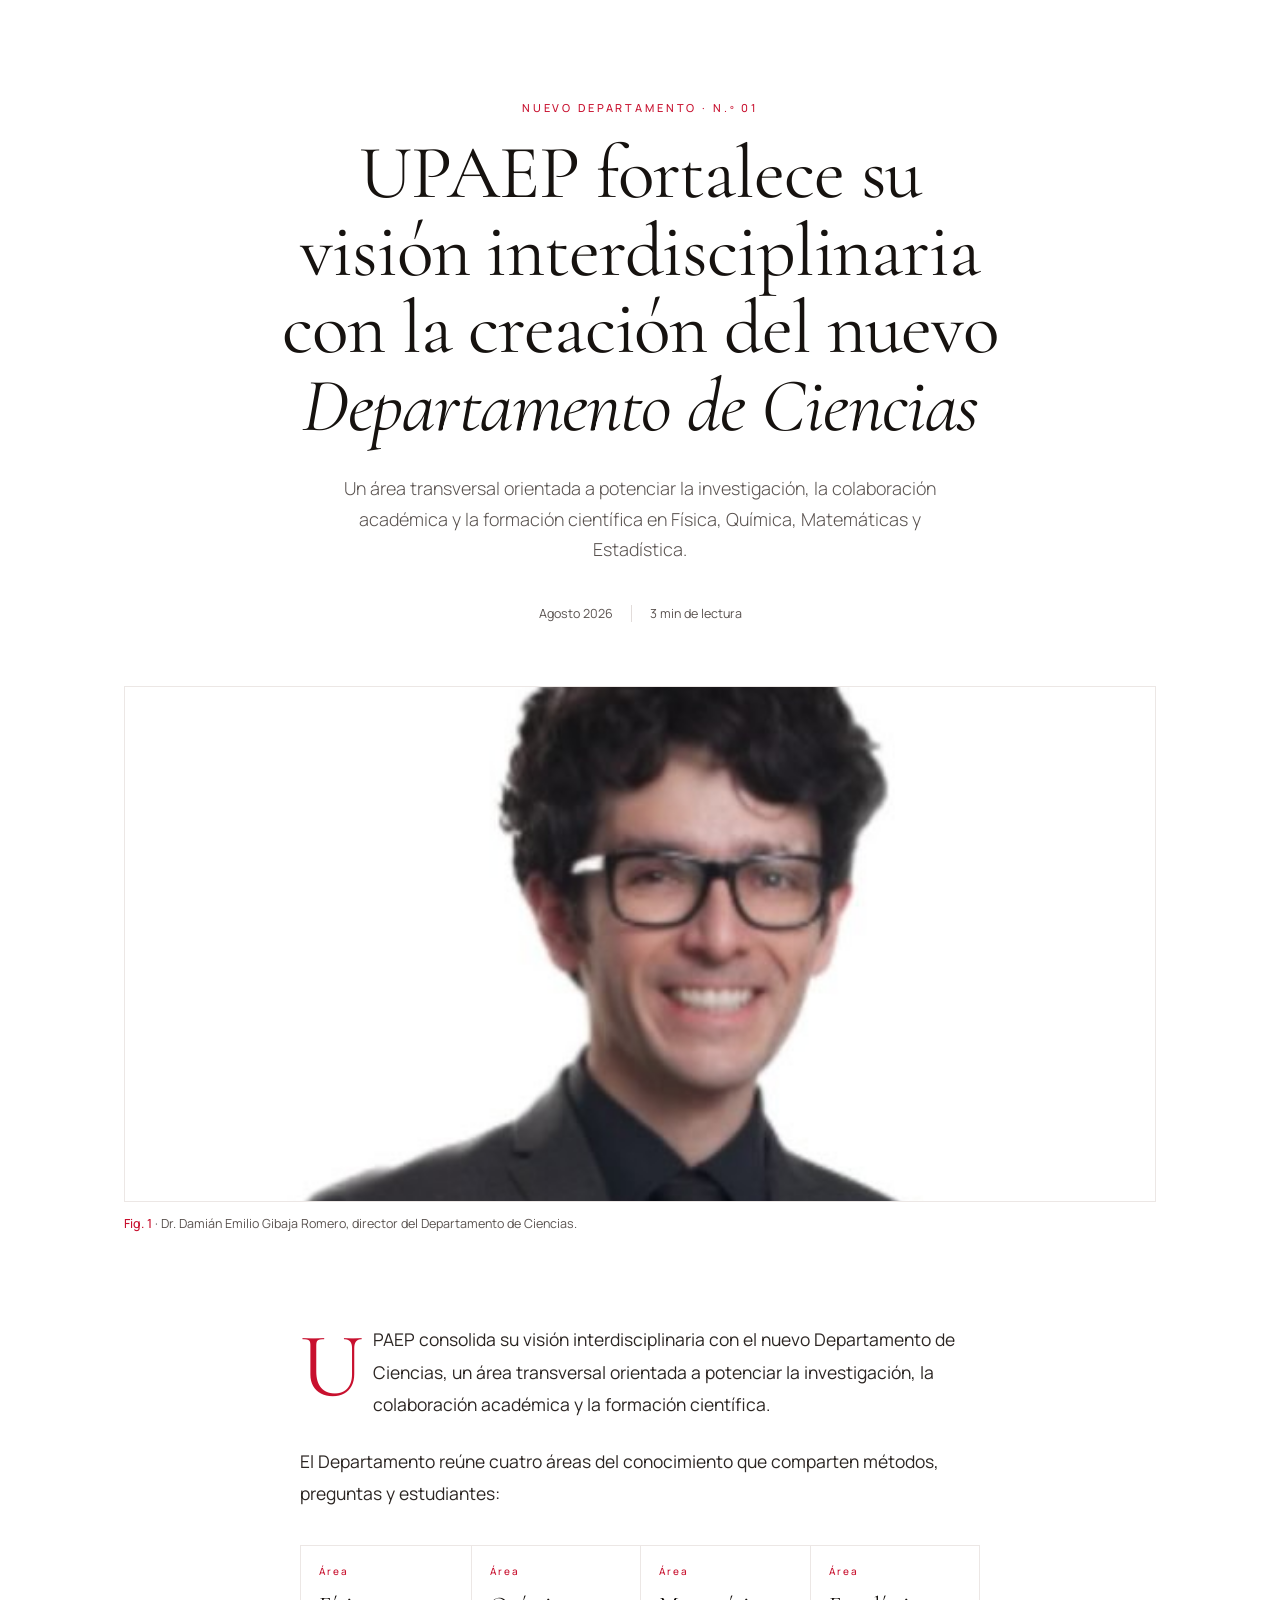
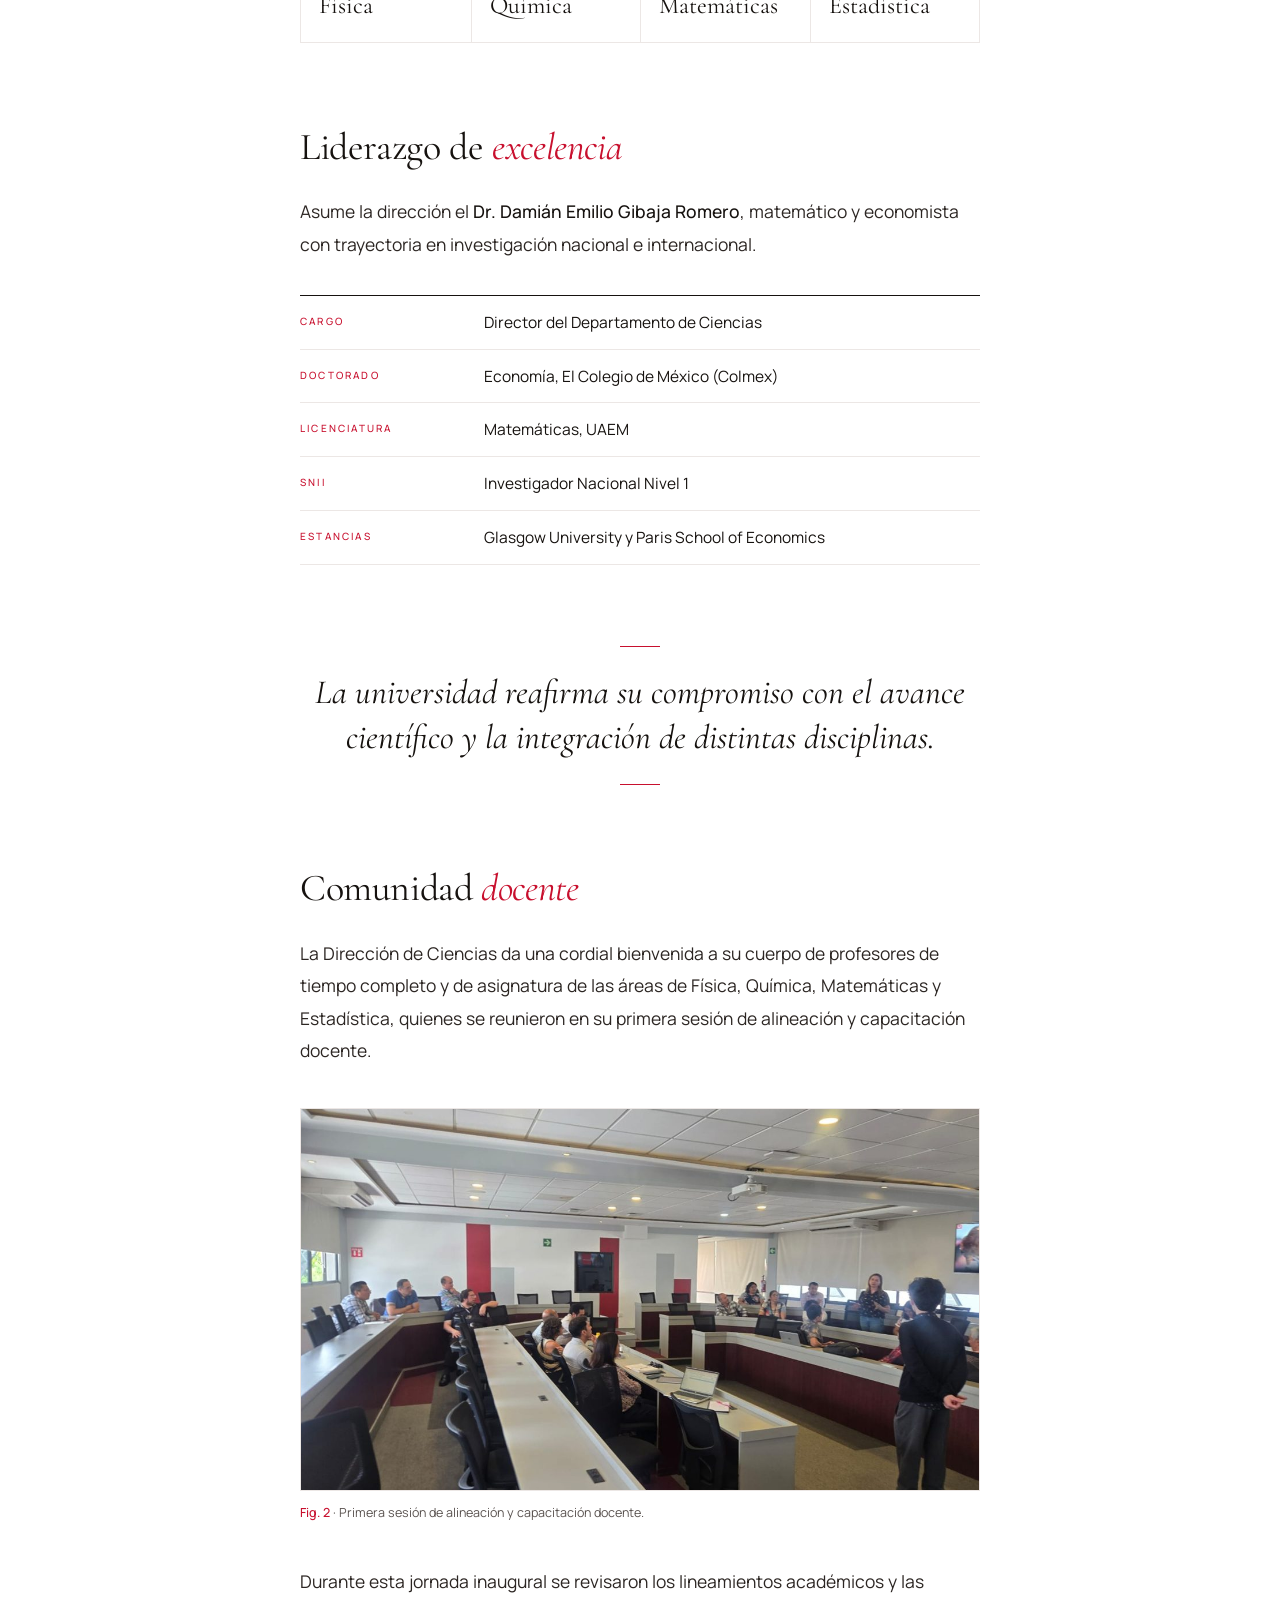
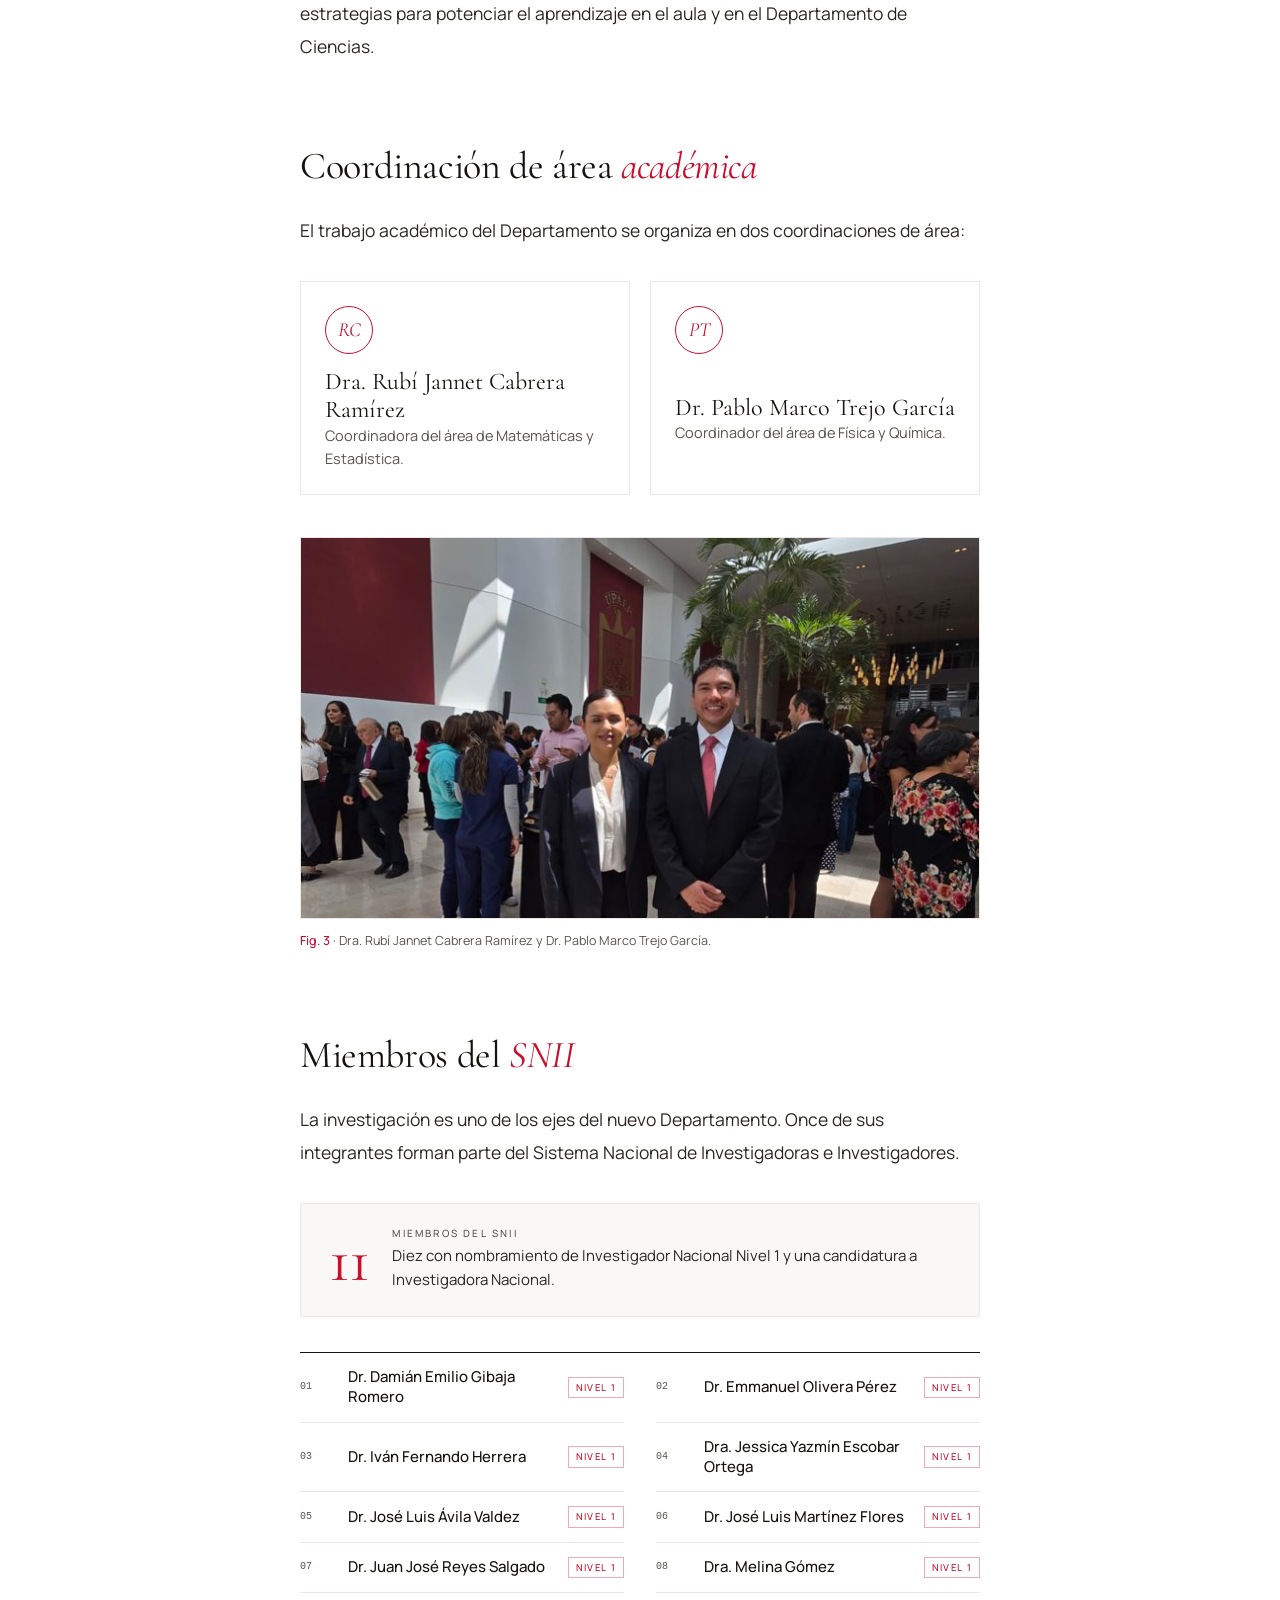
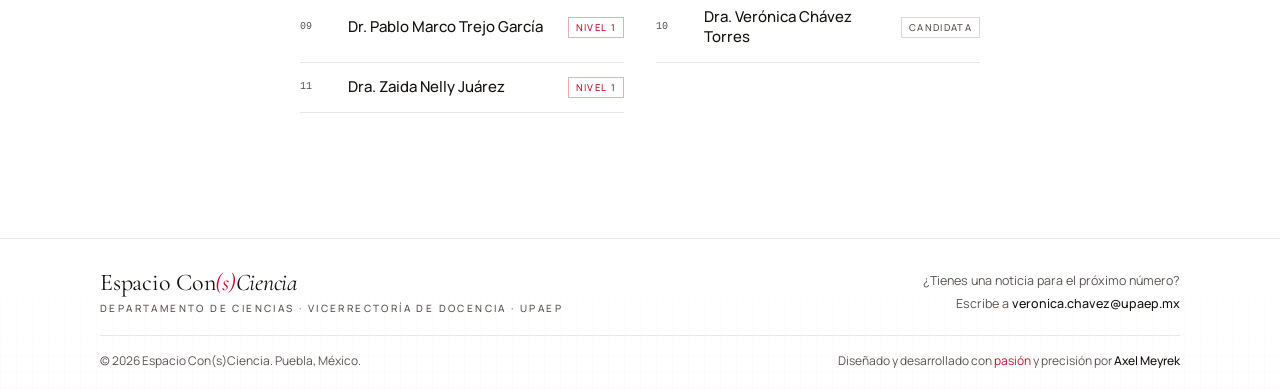
==== articulo-agosto-2026.html @ 58bf07ef "Boletín Espacio Con(s)Ciencia: portada y números de agosto a octubre 2026 Incluye la refactorización" ====
<!doctype html>
<html lang="es">
<head>
<!-- parcial:head -->
<meta charset="utf-8">
<meta name="viewport" content="width=device-width, initial-scale=1, viewport-fit=cover">
<link rel="preconnect" href="https://fonts.googleapis.com">
<link rel="preconnect" href="https://fonts.gstatic.com" crossorigin>
<link rel="stylesheet" href="https://fonts.googleapis.com/css2?family=Cormorant+Garamond:ital,wght@0,300;0,400;0,500;1,300;1,400&family=Manrope:wght@300;400;500&display=swap">
<link rel="stylesheet" href="estilos.css">
<!-- /parcial:head -->
<title>UPAEP fortalece su visión interdisciplinaria con la creación del nuevo Departamento de Ciencias · Espacio Con(s)Ciencia</title>
</head>
<body>

<div class="progreso" id="progreso" aria-hidden="true"></div>

<main>
  <header class="art-head">
    <div class="art-head-inner entra">
      <p class="art-cat">Nuevo departamento · N.º 01</p>
      <h1 class="art-title">UPAEP fortalece su visión interdisciplinaria con la creación del nuevo <em>Departamento de Ciencias</em></h1>
      <p class="art-lede">Un área transversal orientada a potenciar la investigación, la colaboración académica y la formación científica en Física, Química, Matemáticas y Estadística.</p>
      <div class="art-meta">
        <span>Agosto 2026</span><span>3 min de lectura</span>
      </div>
    </div>
  </header>

  <figure class="art-portada entra">
    <div class="card-img">
      <img src="img/dr-gibaja-romero.jpg" alt="Retrato del Dr. Damián Emilio Gibaja Romero" class="foto-retrato">
      <div class="mira" aria-hidden="true"><i></i><span>x 0.50 · f(x) 0.50</span></div>
    </div>
    <figcaption><b>Fig. 1</b> · Dr. Damián Emilio Gibaja Romero, director del Departamento de Ciencias.</figcaption>
  </figure>

  <div class="art-cuerpo">
    <article class="texto">
      <p class="inicial">UPAEP consolida su visión interdisciplinaria con el nuevo Departamento de Ciencias, un área transversal orientada a potenciar la investigación, la colaboración académica y la formación científica.</p>
      <p>El Departamento reúne cuatro áreas del conocimiento que comparten métodos, preguntas y estudiantes:</p>
      <div class="areas">
        <div class="area"><span>Área</span><b>Física</b></div>
        <div class="area"><span>Área</span><b>Química</b></div>
        <div class="area"><span>Área</span><b>Matemáticas</b></div>
        <div class="area"><span>Área</span><b>Estadística</b></div>
      </div>

      <h2>Liderazgo de <em>excelencia</em></h2>
      <p>Asume la dirección el <strong>Dr. Damián Emilio Gibaja Romero</strong>, matemático y economista con trayectoria en investigación nacional e internacional.</p>
      <dl class="ficha">
        <div><dt>Cargo</dt><dd>Director del Departamento de Ciencias</dd></div>
        <div><dt>Doctorado</dt><dd>Economía, El Colegio de México (Colmex)</dd></div>
        <div><dt>Licenciatura</dt><dd>Matemáticas, UAEM</dd></div>
        <div><dt>SNII</dt><dd>Investigador Nacional Nivel 1</dd></div>
        <div><dt>Estancias</dt><dd>Glasgow University y Paris School of Economics</dd></div>
      </dl>

      <blockquote class="cita">
        La universidad reafirma su compromiso con el avance científico y la integración de distintas disciplinas.
      </blockquote>

      <h2>Comunidad <em>docente</em></h2>
      <p>La Dirección de Ciencias da una cordial bienvenida a su cuerpo de profesores de tiempo completo y de asignatura de las áreas de Física, Química, Matemáticas y Estadística, quienes se reunieron en su primera sesión de alineación y capacitación docente.</p>
      <figure class="fig">
        <div class="card-img">
          <img src="img/sesion-alineacion-docente.jpg" alt="Profesores reunidos en una sala durante la sesión de alineación docente" loading="lazy">
          <div class="mira" aria-hidden="true"><i></i><span>x 0.50 · f(x) 0.50</span></div>
        </div>
        <figcaption><b>Fig. 2</b> · Primera sesión de alineación y capacitación docente.</figcaption>
      </figure>
      <p>Durante esta jornada inaugural se revisaron los lineamientos académicos y las estrategias para potenciar el aprendizaje en el aula y en el Departamento de Ciencias.</p>

      <h2>Coordinación de área <em>académica</em></h2>
      <p>El trabajo académico del Departamento se organiza en dos coordinaciones de área:</p>
      <div class="perfiles">
        <div class="perfil">
          <div class="ini" aria-hidden="true">RC</div>
          <div><strong>Dra. Rubí Jannet Cabrera Ramírez</strong><p>Coordinadora del área de Matemáticas y Estadística.</p></div>
        </div>
        <div class="perfil">
          <div class="ini" aria-hidden="true">PT</div>
          <div><strong>Dr. Pablo Marco Trejo García</strong><p>Coordinador del área de Física y Química.</p></div>
        </div>
      </div>
      <figure class="fig">
        <div class="card-img">
          <img src="img/coordinadores-area.jpg" alt="La Dra. Rubí Jannet Cabrera Ramírez y el Dr. Pablo Marco Trejo García de pie en el vestíbulo de la universidad" loading="lazy" style="object-position: 50% 38%">
          <div class="mira" aria-hidden="true"><i></i><span>x 0.50 · f(x) 0.50</span></div>
        </div>
        <figcaption><b>Fig. 3</b> · Dra. Rubí Jannet Cabrera Ramírez y Dr. Pablo Marco Trejo García.</figcaption>
      </figure>

      <h2>Miembros del <em>SNII</em></h2>
      <p>La investigación es uno de los ejes del nuevo Departamento. Once de sus integrantes forman parte del Sistema Nacional de Investigadoras e Investigadores.</p>
      <div class="dato">
        <b>11</b>
        <span>Miembros del SNII</span>
        <p>Diez con nombramiento de Investigador Nacional Nivel 1 y una candidatura a Investigadora Nacional.</p>
      </div>
      <ul class="personas">
        <li class="persona"><span class="n">01</span><b>Dr. Damián Emilio Gibaja Romero</b><em>Nivel 1</em></li>
        <li class="persona"><span class="n">02</span><b>Dr. Emmanuel Olivera Pérez</b><em>Nivel 1</em></li>
        <li class="persona"><span class="n">03</span><b>Dr. Iván Fernando Herrera</b><em>Nivel 1</em></li>
        <li class="persona"><span class="n">04</span><b>Dra. Jessica Yazmín Escobar Ortega</b><em>Nivel 1</em></li>
        <li class="persona"><span class="n">05</span><b>Dr. José Luis Ávila Valdez</b><em>Nivel 1</em></li>
        <li class="persona"><span class="n">06</span><b>Dr. José Luis Martínez Flores</b><em>Nivel 1</em></li>
        <li class="persona"><span class="n">07</span><b>Dr. Juan José Reyes Salgado</b><em>Nivel 1</em></li>
        <li class="persona"><span class="n">08</span><b>Dra. Melina Gómez</b><em>Nivel 1</em></li>
        <li class="persona"><span class="n">09</span><b>Dr. Pablo Marco Trejo García</b><em>Nivel 1</em></li>
        <li class="persona"><span class="n">10</span><b>Dra. Verónica Chávez Torres</b><em class="cand">Candidata</em></li>
        <li class="persona"><span class="n">11</span><b>Dra. Zaida Nelly Juárez</b><em>Nivel 1</em></li>
      </ul>
    </article>
  </div>
</main>

<!-- parcial:pie -->
<footer class="pie">
  <div class="pie-inner">
    <div class="pie-top">
      <div>
        <p class="pie-marca">Espacio Con<span class="s">(s)</span><em>Ciencia</em></p>
        <p class="pie-sub">Departamento de Ciencias · Vicerrectoría de Docencia · UPAEP</p>
      </div>
      <div class="pie-contacto">
        <span>¿Tienes una noticia para el próximo número?</span>
        <span>Escribe a <strong>veronica.chavez@upaep.mx</strong></span>
      </div>
    </div>
    <div class="pie-bottom">
      <span>© 2026 Espacio Con(s)Ciencia. Puebla, México.</span>
      <span class="credito">Diseñado y desarrollado con <span class="corazon">pasión</span> y precisión por <strong>Axel Meyrek</strong></span>
    </div>
  </div>
</footer>
<!-- /parcial:pie -->

<script src="comun.js"></script>
<script src="articulo.js"></script>
</body>
</html>
---- estilos.css ----
:root {
  --rojo: #C8102E; /* Rojo UPAEP */
  --bg: #FFFFFF;
  --ink: #16120F;
  --ink-2: #5A5350;

  --f-display: "Cormorant Garamond", "Garamond", "Times New Roman", serif;
  --f-body: "Manrope", "Helvetica Neue", Arial, sans-serif;
  --ease: cubic-bezier(.2, .7, .1, 1);
  --telon: cubic-bezier(.76, 0, .24, 1);

  /* Margen lateral mínimo, respetando el área segura del dispositivo */
  --margen-izq: max(24px, env(safe-area-inset-left, 0px));
  --margen-der: max(24px, env(safe-area-inset-right, 0px));
  --lectura: 680px; /* ancho de la columna de texto en los artículos */

  /* Tiempos de la secuencia de entrada */
  --t-cortina: 1.7s;   /* cuándo empieza a subir la cortina */
  --t-hero: 2.05s;     /* cuándo entra todo el texto del hero */
  color-scheme: light;
}

*, *::before, *::after { box-sizing: border-box; }
html { scroll-behavior: smooth; }
@media (prefers-reduced-motion: reduce) { html { scroll-behavior: auto; } }
body {
  margin: 0; background: var(--bg); color: var(--ink);
  font-family: var(--f-body); -webkit-font-smoothing: antialiased;
}

/* ---------- Transición de entrada (cortina roja) ---------- */
.intro {
  position: fixed; inset: 0; z-index: 100; background: var(--rojo); color: #fff;
  display: grid; place-items: center; text-align: center;
  padding-inline: var(--margen-izq) var(--margen-der);
  animation: cortina 1.1s var(--telon) var(--t-cortina) forwards;
}
.intro-inner {
  display: grid; justify-items: center; gap: 18px;
  animation: sale .45s ease calc(var(--t-cortina) - .15s) forwards;
}
.intro-name {
  margin: 0; font: 400 clamp(26px, 3.4vw, 40px)/1.1 var(--f-display); letter-spacing: .01em;
  opacity: 0; transform: translateY(12px); filter: blur(6px);
  animation: aparece 1s var(--ease) .15s forwards;
}
.intro-line {
  width: min(200px, 50vw); height: 1px; background: rgba(255, 255, 255, .7);
  transform: scaleX(0); animation: traza 1s var(--telon) .3s forwards;
}
.intro-sub {
  font: 500 11px/1 var(--f-body); letter-spacing: .34em; text-transform: uppercase; padding-left: .34em;
  opacity: 0; animation: aparece 1s var(--ease) .5s forwards;
}
@keyframes traza { to { transform: scaleX(1); } }
@keyframes sale { to { opacity: 0; transform: translateY(-10px); } }
@keyframes cortina { to { transform: translateY(-100%); } }

/* ---------- Hero ---------- */
.hero {
  min-height: 100svh; display: grid; align-content: center;
  position: relative; overflow: hidden;
  padding-block: 64px;
  padding-inline: var(--margen-izq) var(--margen-der);
}
.hero-inner { position: relative; z-index: 1; width: 100%; max-width: 1180px; margin-inline: auto; text-align: center; }

/* Fondo: gráfica sobre papel milimétrico. Se atenúa al centro para no competir con el texto. */
.grafica {
  position: absolute; inset: 0; width: 100%; height: 100%; display: block;
  -webkit-mask-image: radial-gradient(ellipse 55% 45% at 50% 50%, rgba(0,0,0,.28) 0%, rgba(0,0,0,.7) 60%, #000 100%);
          mask-image: radial-gradient(ellipse 55% 45% at 50% 50%, rgba(0,0,0,.28) 0%, rgba(0,0,0,.7) 60%, #000 100%);
  opacity: 0; animation: aparece-grafica 1.4s ease calc(var(--t-cortina) + .2s) forwards;
}
@keyframes aparece-grafica { to { opacity: 1; } }

.name {
  margin: 0;
  font: 400 clamp(42px, 7.5vw, 104px)/1 var(--f-display);
  letter-spacing: -.01em;
}
.name .row { display: block; white-space: nowrap; }
.name em { font-style: italic; }
.name .s { color: var(--rojo); font-style: italic; }

.desc {
  margin: clamp(28px, 3.5vw, 44px) auto 0;
  max-width: 46ch;
  font-size: clamp(15px, 1.3vw, 17px); line-height: 1.7; font-weight: 300;
  color: var(--ink-2);
}
.desc strong { font-weight: 500; color: var(--ink); }

/* Todo el texto del hero entra al unísono */
.name, .desc, .ctas {
  opacity: 0; transform: translateY(24px); filter: blur(10px);
  animation: aparece 1.5s var(--ease) var(--t-hero) forwards;
}
@keyframes aparece { to { opacity: 1; transform: none; filter: blur(0); } }

/* ---------- Llamadas a la acción ---------- */
.ctas {
  margin-top: clamp(32px, 4vw, 48px);
  display: flex; flex-wrap: wrap; justify-content: center; gap: 14px 18px;
}
.cta {
  font: 500 13px/1 var(--f-body); letter-spacing: .06em; text-transform: uppercase;
  text-decoration: none; padding: 16px 28px; border: 1px solid var(--rojo);
  display: inline-flex; align-items: center; gap: 12px;
  position: relative; overflow: hidden; isolation: isolate;
  transition: color .5s var(--ease), border-color .5s var(--ease);
}
.cta::before {
  content: ""; position: absolute; inset: 0; z-index: -1;
  transform: scaleX(0); transform-origin: right;
  transition: transform .6s var(--ease);
}
.cta svg { transition: transform .5s var(--ease); }
.cta:hover::before, .cta:focus-visible::before { transform: scaleX(1); transform-origin: left; }
.cta:hover svg { transform: translateX(4px); }
.cta:focus-visible { outline: 2px solid var(--rojo); outline-offset: 3px; }

/* Principal: relleno rojo, al pasar se vuelve tinta */
.cta--primary { background: var(--rojo); color: #fff; }
.cta--primary::before { background: var(--ink); }
.cta--primary:hover { border-color: var(--ink); }

/* Secundaria: contorno, al pasar se rellena de rojo */
.cta--ghost { background: transparent; color: var(--ink); border-color: #D9D4D2; }
.cta--ghost::before { background: var(--rojo); }
.cta--ghost:hover { color: #fff; border-color: var(--rojo); }

/* ---------- Indicador de scroll ---------- */
.desliza {
  position: absolute; left: 50%; bottom: max(28px, env(safe-area-inset-bottom, 0px)); z-index: 1;
  translate: -50% 0; display: grid; justify-items: center; gap: 10px;
  font: 500 10px/1 var(--f-body); letter-spacing: .3em; text-transform: uppercase; padding-left: .3em;
  color: var(--ink-2); text-decoration: none;
  opacity: 0; animation: aparece-suave 1.2s var(--ease) calc(var(--t-hero) + 1s) forwards;
  transition: color .4s var(--ease);
}
.desliza:hover { color: var(--rojo); }
.desliza i { width: 1px; height: 36px; background: #E2DCDA; position: relative; overflow: hidden; }
.desliza i::after {
  content: ""; position: absolute; left: 0; top: 0; width: 1px; height: 40%; background: var(--rojo);
  animation: gota 2.2s var(--telon) infinite;
}
@keyframes gota { from { transform: translateY(-100%); } to { transform: translateY(260%); } }
@keyframes aparece-suave { to { opacity: 1; } }

/* Flecha de "leer": un solo icono, pintado con el color del texto */
.flecha {
  display: inline-block; flex: none; width: 16px; height: 10px; background: currentColor;
  --icono: url("data:image/svg+xml,%3Csvg xmlns='http://www.w3.org/2000/svg' viewBox='0 0 16 10' fill='none' stroke='%23000' stroke-width='1.4'%3E%3Cpath d='M0 5h14M10 1l4 4-4 4'/%3E%3C/svg%3E");
  -webkit-mask: var(--icono) center / 100% 100% no-repeat;
          mask: var(--icono) center / 100% 100% no-repeat;
}

/* ---------- Primer post (tarjeta) ---------- */
.post {
  padding-block: clamp(96px, 13vw, 168px);
  padding-inline: var(--margen-izq) var(--margen-der);
}
.post-inner { max-width: 920px; margin-inline: auto; }
.post-label {
  display: flex; align-items: center; gap: 18px; margin: 0 0 clamp(32px, 4vw, 48px);
  font: 500 11px/1 var(--f-body); letter-spacing: .3em; text-transform: uppercase; color: var(--ink-2);
}
.post-label::after { content: ""; flex: 1; height: 1px; background: #E7E2E0; }
.post-label b { color: var(--rojo); font-weight: 500; }

.card {
  display: grid; grid-template-columns: minmax(0, 1fr) minmax(0, 1fr);
  max-width: 860px; margin-inline: auto; position: relative;
  background: #fff; border: 1px solid #ECE7E5; text-decoration: none; color: inherit;
  box-shadow: 0 1px 2px rgba(22, 18, 15, .04);
  transition: transform .7s var(--ease), box-shadow .7s var(--ease), border-color .7s var(--ease);
}
.card:hover {
  transform: translateY(-6px);
  border-color: #E2DAD8;
  box-shadow: 0 30px 60px -30px rgba(22, 18, 15, .22), 0 10px 20px -12px rgba(200, 16, 46, .12);
}
.card:focus-visible { outline: 2px solid var(--rojo); outline-offset: 4px; }

.card-img { position: relative; overflow: hidden; min-height: 280px; background: #F6F3F2; cursor: crosshair; }
.card-img img {
  position: absolute; inset: 0; width: 100%; height: 100%; object-fit: cover; display: block;
  transform: scale(1.02); transition: transform 1.4s var(--ease);
}
.card:hover .card-img img { transform: scale(1.07); }
.card-img img.foto-retrato { object-position: 50% 18%; } /* encuadre de retratos */
.card-tag {
  position: absolute; top: 20px; left: 20px;
  font: 500 10px/1 var(--f-body); letter-spacing: .24em; text-transform: uppercase;
  background: var(--rojo); color: #fff; padding: 8px 10px 8px 12px;
}

.card-body { padding: clamp(26px, 3vw, 38px); display: flex; flex-direction: column; min-width: 0; }
.card-cat { margin: 0 0 12px; font: 500 11px/1 var(--f-body); letter-spacing: .22em; text-transform: uppercase; color: var(--rojo); }
.card-title { margin: 0; font: 400 clamp(26px, 2.6vw, 34px)/1.08 var(--f-display); letter-spacing: -.01em; text-wrap: balance; }
.card-title em { font-style: italic; }
.card-desc { margin: 16px 0 0; font-size: 14.5px; line-height: 1.7; font-weight: 300; color: var(--ink-2); }
.card-foot {
  margin-top: auto; padding-top: 24px; display: flex; align-items: center; justify-content: space-between; gap: 16px;
  font-size: 12.5px; color: var(--ink-2);
}
.card-foot .leer {
  display: inline-flex; align-items: center; gap: 12px;
  font: 500 12px/1 var(--f-body); letter-spacing: .08em; text-transform: uppercase; color: var(--ink);
  transition: color .4s var(--ease);
}
.card-foot .leer .flecha { color: var(--rojo); transition: transform .5s var(--ease); }
.card:hover .leer { color: var(--rojo); }
.card:hover .leer .flecha { transform: translateX(6px); }
.card-foot hr { flex: 1; border: 0; height: 1px; background: #EFEBEA; margin: 0; }

/* Efecto 1: marcas de registro en las esquinas, como el marco de una gráfica */
.card .esq { position: absolute; width: 12px; height: 12px; pointer-events: none; z-index: 2;
  transition: transform .7s var(--ease), opacity .7s var(--ease); opacity: 0; }
.card .esq::before, .card .esq::after { content: ""; position: absolute; background: var(--rojo); }
.card .esq::before { width: 100%; height: 1px; }
.card .esq::after { width: 1px; height: 100%; }
.esq.tl { top: -7px; left: -7px; transform: translate(6px, 6px); }
.esq.tr { top: -7px; right: -7px; transform: translate(-6px, 6px) scaleX(-1); }
.esq.bl { bottom: -7px; left: -7px; transform: translate(6px, -6px) scaleY(-1); }
.esq.br { bottom: -7px; right: -7px; transform: translate(-6px, -6px) scale(-1); }
.card:hover .esq { opacity: 1; }
.card:hover .esq.tl { transform: none; }
.card:hover .esq.tr { transform: scaleX(-1); }
.card:hover .esq.bl { transform: scaleY(-1); }
.card:hover .esq.br { transform: scale(-1); }

/* Efecto 2: mira con coordenadas que sigue al cursor sobre la imagen */
.mira { position: absolute; inset: 0; z-index: 1; pointer-events: none; opacity: 0; transition: opacity .5s var(--ease); }
.card-img:hover .mira { opacity: 1; }
.mira::before, .mira::after { content: ""; position: absolute; background: rgba(22, 18, 15, .35); }
.mira::before { left: 0; right: 0; top: var(--my, 50%); height: 1px; }
.mira::after { top: 0; bottom: 0; left: var(--mx, 50%); width: 1px; }
.mira span {
  position: absolute; left: var(--mx, 50%); top: var(--my, 50%); transform: translate(10px, 10px);
  font: 500 10px/1 ui-monospace, "SF Mono", Menlo, monospace; letter-spacing: .04em; white-space: nowrap;
  background: #fff; color: var(--ink); padding: 5px 7px; border: 1px solid #E7E2E0;
  font-variant-numeric: tabular-nums;
}
.mira i { position: absolute; left: var(--mx, 50%); top: var(--my, 50%); width: 7px; height: 7px; margin: -3.5px 0 0 -3.5px; border-radius: 50%; background: var(--rojo); }

@media (max-width: 820px) {
  .card { grid-template-columns: 1fr; }
  .card-img { min-height: 0; aspect-ratio: 16 / 10; max-width: 100%; }
}

/* ---------- Publicaciones anteriores ---------- */
.archivo {
  padding-block: 0 clamp(96px, 12vw, 160px);
  padding-inline: var(--margen-izq) var(--margen-der);
  scroll-margin-top: 48px;
}
.archivo-inner { max-width: 920px; margin-inline: auto; }
.archivo-grid { display: grid; grid-template-columns: repeat(auto-fit, minmax(min(100%, 260px), 1fr)); gap: clamp(20px, 2.4vw, 32px); }

.card--mini { display: flex; flex-direction: column; max-width: none; margin: 0; }
.card--mini .card-img { min-height: 0; aspect-ratio: 16 / 10; max-width: 100%; }
.card--mini .card-body { padding: 22px 22px 20px; flex: 1; }
.card--mini .card-cat { font-size: 10px; margin-bottom: 10px; }
.card--mini .card-title { font-size: clamp(22px, 2vw, 26px); line-height: 1.12; }
.card--mini .card-desc {
  margin-top: 10px; font-size: 14px; line-height: 1.65;
  display: -webkit-box; -webkit-line-clamp: 3; -webkit-box-orient: vertical; overflow: hidden;
}
.card--mini .card-foot { padding-top: 18px; font-size: 12px; }
.card--mini .card-foot .leer { font-size: 11px; }

/* ---------- Footer ---------- */
.pie {
  position: relative; border-top: 1px solid #ECE7E5;
  background:
    linear-gradient(#fff, rgba(255,255,255,.6)),
    repeating-linear-gradient(0deg, rgba(200,16,46,.05) 0 1px, transparent 1px 16px),
    repeating-linear-gradient(90deg, rgba(200,16,46,.05) 0 1px, transparent 1px 16px),
    #fff;
  padding-block: 32px max(20px, env(safe-area-inset-bottom, 0px));
  padding-inline: var(--margen-izq) var(--margen-der);
}
.pie-inner { max-width: 1080px; margin-inline: auto; display: grid; gap: 22px; }
.pie-top { display: flex; flex-wrap: wrap; align-items: center; justify-content: space-between; gap: 16px 32px; }
.pie-marca { margin: 0; font: 400 24px/1 var(--f-display); letter-spacing: -.01em; }
.pie-marca em { font-style: italic; }
.pie-marca .s { color: var(--rojo); font-style: italic; }
.pie-sub { margin: 8px 0 0; font: 500 10px/1 var(--f-body); letter-spacing: .24em; text-transform: uppercase; color: var(--ink-2); }
.pie-contacto { display: grid; gap: 6px; justify-items: end; text-align: right; font-size: 12.5px; color: var(--ink-2); }
.pie-contacto strong { font-weight: 500; color: var(--ink); user-select: all; }
@media (max-width: 640px) { .pie-contacto { justify-items: start; text-align: left; } }

.pie-bottom {
  display: flex; flex-wrap: wrap; justify-content: space-between; gap: 12px 32px;
  padding-top: 16px; border-top: 1px solid #ECE7E5; font-size: 12px; color: var(--ink-2);
}
.credito strong { font-weight: 500; color: var(--ink); position: relative; }
.credito strong::after {
  content: ""; position: absolute; left: 0; right: 0; bottom: -3px; height: 1px; background: var(--rojo);
  transform: scaleX(0); transform-origin: left; transition: transform .7s var(--ease);
}
.pie:hover .credito strong::after { transform: scaleX(1); }
.credito .corazon { color: var(--rojo); }

/* Aparición al hacer scroll: todo el bloque entra al unísono */
.js .al-scroll { opacity: 0; transform: translateY(40px); filter: blur(8px); }
.al-scroll { transition: opacity 1.4s var(--ease), transform 1.4s var(--ease), filter 1.4s var(--ease); }
.js .al-scroll.visible { opacity: 1; transform: none; filter: blur(0); }

@media (prefers-reduced-motion: reduce) {
  .intro { display: none; }
  .grafica { animation: none; opacity: 1; }
  .desliza { animation: none; opacity: 1; }
  .desliza i::after { animation: none; }
  .js .al-scroll { opacity: 1; transform: none; filter: none; transition: none; }
  .name, .desc, .ctas, .entra { animation: none; opacity: 1; transform: none; filter: none; }
}

/* ---------- Página de artículo ---------- */
/* Barra de progreso de lectura */
.progreso {
  position: fixed; top: 0; left: 0; right: 0; height: 2px; z-index: 70;
  background: var(--rojo); transform-origin: left; transform: scaleX(0);
}

/* Entrada de la cabecera al unísono */
.entra { opacity: 0; transform: translateY(24px); filter: blur(10px); animation: aparece 1.4s var(--ease) .25s forwards; }

.art-head {
  padding-block: clamp(64px, 8vw, 104px) clamp(40px, 5vw, 64px);
  padding-inline: var(--margen-izq) var(--margen-der);
  text-align: center;
}
.art-head-inner { max-width: 860px; margin-inline: auto; }
.art-cat { margin: 0 0 22px; font: 500 11px/1 var(--f-body); letter-spacing: .26em; text-transform: uppercase; color: var(--rojo); }
.art-title { margin: 0; font: 400 clamp(40px, 6vw, 76px)/1.02 var(--f-display); letter-spacing: -.015em; text-wrap: balance; }
.art-title em { font-style: italic; }
.art-lede {
  margin: 28px auto 0; max-width: 54ch;
  font-size: clamp(16px, 1.4vw, 19px); line-height: 1.7; font-weight: 300; color: var(--ink-2);
}
.art-meta {
  margin: 40px auto 0; display: flex; flex-wrap: wrap; justify-content: center; gap: 10px 0;
  font-size: 12.5px; color: var(--ink-2);
}
.art-meta span { padding-inline: 18px; border-left: 1px solid #E2DCDA; }
.art-meta span:first-child { border-left: 0; }
.art-meta strong { font-weight: 500; color: var(--ink); }

/* Imagen principal */
.art-portada {
  margin: 0 auto; max-width: 1080px;
  padding-inline: var(--margen-izq) var(--margen-der);
}
.art-portada .card-img img.foto-retrato { object-position: 50% 22%; }
.art-portada .card-img { aspect-ratio: 16 / 8; min-height: 0; max-width: 100%; border: 1px solid #ECE7E5; }
.art-portada figcaption, .fig figcaption {
  margin-top: 12px; font-size: 12.5px; line-height: 1.6; color: var(--ink-2);
}
.art-portada figcaption b, .fig figcaption b { font-weight: 500; color: var(--rojo); }

/* Cuerpo del texto, centrado */
.art-cuerpo {
  max-width: 1080px; margin-inline: auto;
  padding-block: clamp(56px, 7vw, 96px);
  padding-inline: var(--margen-izq) var(--margen-der);
  display: grid; grid-template-columns: minmax(0, var(--lectura)); justify-content: center;
}

.texto { min-width: 0; font-size: 17.5px; line-height: 1.85; color: #2C2623; }
.texto > p { margin: 0 0 1.4em; }
.texto > p.inicial::first-letter {
  float: left; font: 400 5.2em/.78 var(--f-display); color: var(--rojo); padding: .08em .1em 0 0;
}
.texto h2 {
  margin: 2.2em 0 .7em; font: 400 clamp(30px, 3vw, 38px)/1.1 var(--f-display); letter-spacing: -.01em; color: var(--ink);
  scroll-margin-top: 40px;
}
.texto h2 em { font-style: italic; color: var(--rojo); }
.texto strong { font-weight: 500; color: var(--ink); }
.texto a { color: var(--ink); text-decoration-color: var(--rojo); text-underline-offset: 3px; }

.cita {
  margin: 2.4em 0; padding: 0; text-align: center;
  font: italic 400 clamp(26px, 3vw, 34px)/1.3 var(--f-display); color: var(--ink); text-wrap: balance;
}
.cita::before, .cita::after { content: ""; display: block; width: 40px; height: 1px; background: var(--rojo); margin: 0 auto 24px; }
.cita::after { margin: 24px auto 0; }
.cita cite { display: block; margin-top: 14px; font: 500 11px/1 var(--f-body); font-style: normal; letter-spacing: .2em; text-transform: uppercase; color: var(--ink-2); }

.dato {
  margin: 2em 0; padding: 24px 28px; background: #FAF8F7; border: 1px solid #EFEAE8;
  display: grid; grid-template-columns: auto 1fr; gap: 6px 24px; align-items: center;
}
.dato b { grid-row: span 2; font: 400 clamp(48px, 5vw, 64px)/1 var(--f-display); color: var(--rojo); letter-spacing: -.02em; }
.dato span { font: 500 10px/1 var(--f-body); letter-spacing: .22em; text-transform: uppercase; color: var(--ink-2); }
.dato p { margin: 0; font-size: 15px; line-height: 1.6; }

.fig { margin: 2.4em 0; }
.fig .card-img { aspect-ratio: 16 / 9; min-height: 0; max-width: 100%; border: 1px solid #ECE7E5; background: #FAF8F7; }

@media (max-width: 560px) {
  .art-meta span { padding-inline: 12px; }
  .dato { grid-template-columns: 1fr; }
  .dato b { grid-row: auto; }
}

/* ---------- Componentes del boletín (agosto 2026) ---------- */

/* Ficha de datos (trayectoria, etc.) */
.ficha { margin: 2em 0; border-top: 1px solid var(--ink); }
.ficha div { display: grid; grid-template-columns: 160px minmax(0, 1fr); gap: 4px 24px; padding: 14px 0; border-bottom: 1px solid #ECE7E5; }
.ficha dt { font: 500 10px/1.6 var(--f-body); letter-spacing: .22em; text-transform: uppercase; color: var(--rojo); padding-top: 3px; }
.ficha dd { margin: 0; font-size: 15.5px; line-height: 1.6; color: var(--ink); }
@media (max-width: 560px) { .ficha div { grid-template-columns: 1fr; } }

/* Áreas del departamento */
.areas { margin: 2em 0; display: grid; grid-template-columns: repeat(4, minmax(0, 1fr)); border: 1px solid #ECE7E5; }
.area { padding: 20px 18px; border-left: 1px solid #ECE7E5; transition: background-color .5s var(--ease); }
.area:first-child { border-left: 0; }
.area:hover { background: #FAF6F6; }
.area span { display: block; font: 500 10px/1 var(--f-body); letter-spacing: .2em; color: var(--rojo); margin-bottom: 14px; }
.area b { font: 400 24px/1.1 var(--f-display); color: var(--ink); }
@media (max-width: 560px) {
  .areas { grid-template-columns: repeat(2, minmax(0, 1fr)); }
  .area:nth-child(3) { border-left: 0; }
  .area:nth-child(n+3) { border-top: 1px solid #ECE7E5; }
}

/* Perfiles (coordinadores) */
.perfiles { margin: 2em 0; display: grid; grid-template-columns: repeat(2, minmax(0, 1fr)); gap: 20px; }
.perfil { border: 1px solid #ECE7E5; padding: 24px; display: grid; gap: 14px; transition: border-color .5s var(--ease), transform .6s var(--ease); }
.perfil:hover { border-color: rgba(200, 16, 46, .4); transform: translateY(-3px); }
.perfil .ini {
  width: 48px; height: 48px; border-radius: 50%; display: grid; place-items: center;
  border: 1px solid var(--rojo); color: var(--rojo); font: italic 400 20px/1 var(--f-display);
}
.perfil strong { display: block; font: 400 24px/1.15 var(--f-display); color: var(--ink); }
.perfil p { margin: 0; font-size: 14.5px; line-height: 1.6; color: var(--ink-2); }
@media (max-width: 560px) { .perfiles { grid-template-columns: 1fr; } }

/* Directorio de investigadores SNII */
.personas { margin: 2em 0; list-style: none; padding: 0; display: grid; grid-template-columns: repeat(2, minmax(0, 1fr)); gap: 0 32px; border-top: 1px solid var(--ink); }
.persona { display: grid; grid-template-columns: 34px minmax(0, 1fr) auto; align-items: center; gap: 14px; padding: 14px 0; border-bottom: 1px solid #ECE7E5; transition: padding .5s var(--ease); }
.persona:hover { padding-left: 6px; }
.persona .n { font: 500 10px/1 ui-monospace, "SF Mono", Menlo, monospace; color: var(--ink-2); font-variant-numeric: tabular-nums; }
.persona b { font-weight: 500; font-size: 15px; color: var(--ink); line-height: 1.35; }
.persona em { font: 500 9.5px/1 var(--f-body); letter-spacing: .14em; text-transform: uppercase; color: var(--rojo); border: 1px solid rgba(200, 16, 46, .35); padding: 5px 7px; white-space: nowrap; }
.persona em.cand { color: var(--ink-2); border-color: #DDD6D4; }
@media (max-width: 640px) { .personas { grid-template-columns: 1fr; } }

/* ---------- Componentes del boletín (septiembre 2026) ---------- */
/* Antetítulo de cada nota dentro del artículo */
.texto .sec-eyebrow {
  margin: 3.4em 0 0; font: 500 10.5px/1.4 var(--f-body); letter-spacing: .22em; text-transform: uppercase; color: var(--rojo);
  display: flex; align-items: center; gap: 14px;
}
.texto .sec-eyebrow::after { content: ""; flex: 1; height: 1px; background: #ECE7E5; }
.texto .sec-eyebrow + h2 { margin-top: .45em; }

/* Enlace a la nota completa */
.texto a.nota {
  display: inline-flex; align-items: center; gap: 10px; margin-top: .2em;
  font: 500 11.5px/1 var(--f-body); letter-spacing: .14em; text-transform: uppercase; text-decoration: none; color: var(--ink);
  padding-bottom: 6px; border-bottom: 1px solid var(--rojo); transition: color .4s var(--ease), gap .5s var(--ease);
}
.texto a.nota:hover { color: var(--rojo); gap: 16px; }
.texto a.nota .flecha { color: var(--rojo); }

/* Imágenes que deben verse completas (infografías, logotipos) */
.fig .card-img img.contener { object-fit: contain; background: #fff; padding: 12px; }
.fig--logo .card-img { aspect-ratio: 16 / 7; background: #fff; }
.fig--logo .card-img img { object-fit: contain; padding: 28px; }

/* Columnas de divulgación */
.columnas { margin: 1.6em 0; display: grid; gap: 16px; }
.columna { border: 1px solid #ECE7E5; padding: 22px 24px; display: grid; gap: 8px; transition: border-color .5s var(--ease); }
.columna:hover { border-color: rgba(200, 16, 46, .4); }
.columna span { font: 500 10px/1 var(--f-body); letter-spacing: .2em; text-transform: uppercase; color: var(--ink-2); }
.columna strong { font: italic 400 25px/1.15 var(--f-display); color: var(--ink); }
.columna p { margin: 0; font-size: 15px; line-height: 1.65; color: var(--ink-2); }
.columna a.nota { justify-self: start; margin-top: 6px; }

/* Ficha de publicación científica */
.publicacion { margin: 1.6em 0; padding: 24px 28px; border-left: 2px solid var(--rojo); background: #FAF8F7; }
.publicacion span { display: block; font: 500 10px/1 var(--f-body); letter-spacing: .22em; text-transform: uppercase; color: var(--rojo); margin-bottom: 12px; }
.publicacion strong { display: block; font: 400 23px/1.25 var(--f-display); color: var(--ink); }
.publicacion p { margin: 10px 0 0; font-size: 14px; color: var(--ink-2); }

/* Agenda */
.agenda { margin: 1.6em 0; list-style: none; padding: 0; border-top: 1px solid var(--ink); }
.agenda li { display: grid; grid-template-columns: 110px minmax(0, 1fr); gap: 4px 24px; padding: 18px 0; border-bottom: 1px solid #ECE7E5; transition: padding .5s var(--ease); }
.agenda li:hover { padding-left: 6px; }
.agenda .cuando { grid-row: span 2; font: 400 30px/1 var(--f-display); color: var(--rojo); font-variant-numeric: lining-nums; }
.agenda .cuando small { display: block; margin-top: 6px; font: 500 10px/1 var(--f-body); letter-spacing: .2em; text-transform: uppercase; color: var(--ink-2); }
.agenda b { font-weight: 500; font-size: 16px; color: var(--ink); }
.agenda p { margin: 0; font-size: 14px; line-height: 1.6; color: var(--ink-2); }
@media (max-width: 560px) { .agenda li { grid-template-columns: 1fr; } .agenda .cuando { grid-row: auto; } }

/* ---------- Componentes del boletín (octubre 2026) ---------- */
/* Dos fotografías lado a lado */
.fig--par .par { display: grid; grid-template-columns: repeat(2, minmax(0, 1fr)); gap: 12px; }
.fig--par .card-img { aspect-ratio: 3 / 4; }
.fig--par .card-img img { object-position: 50% 30%; }
/* Varios trabajos seguidos */
.publicacion + .publicacion { margin-top: -0.6em; }
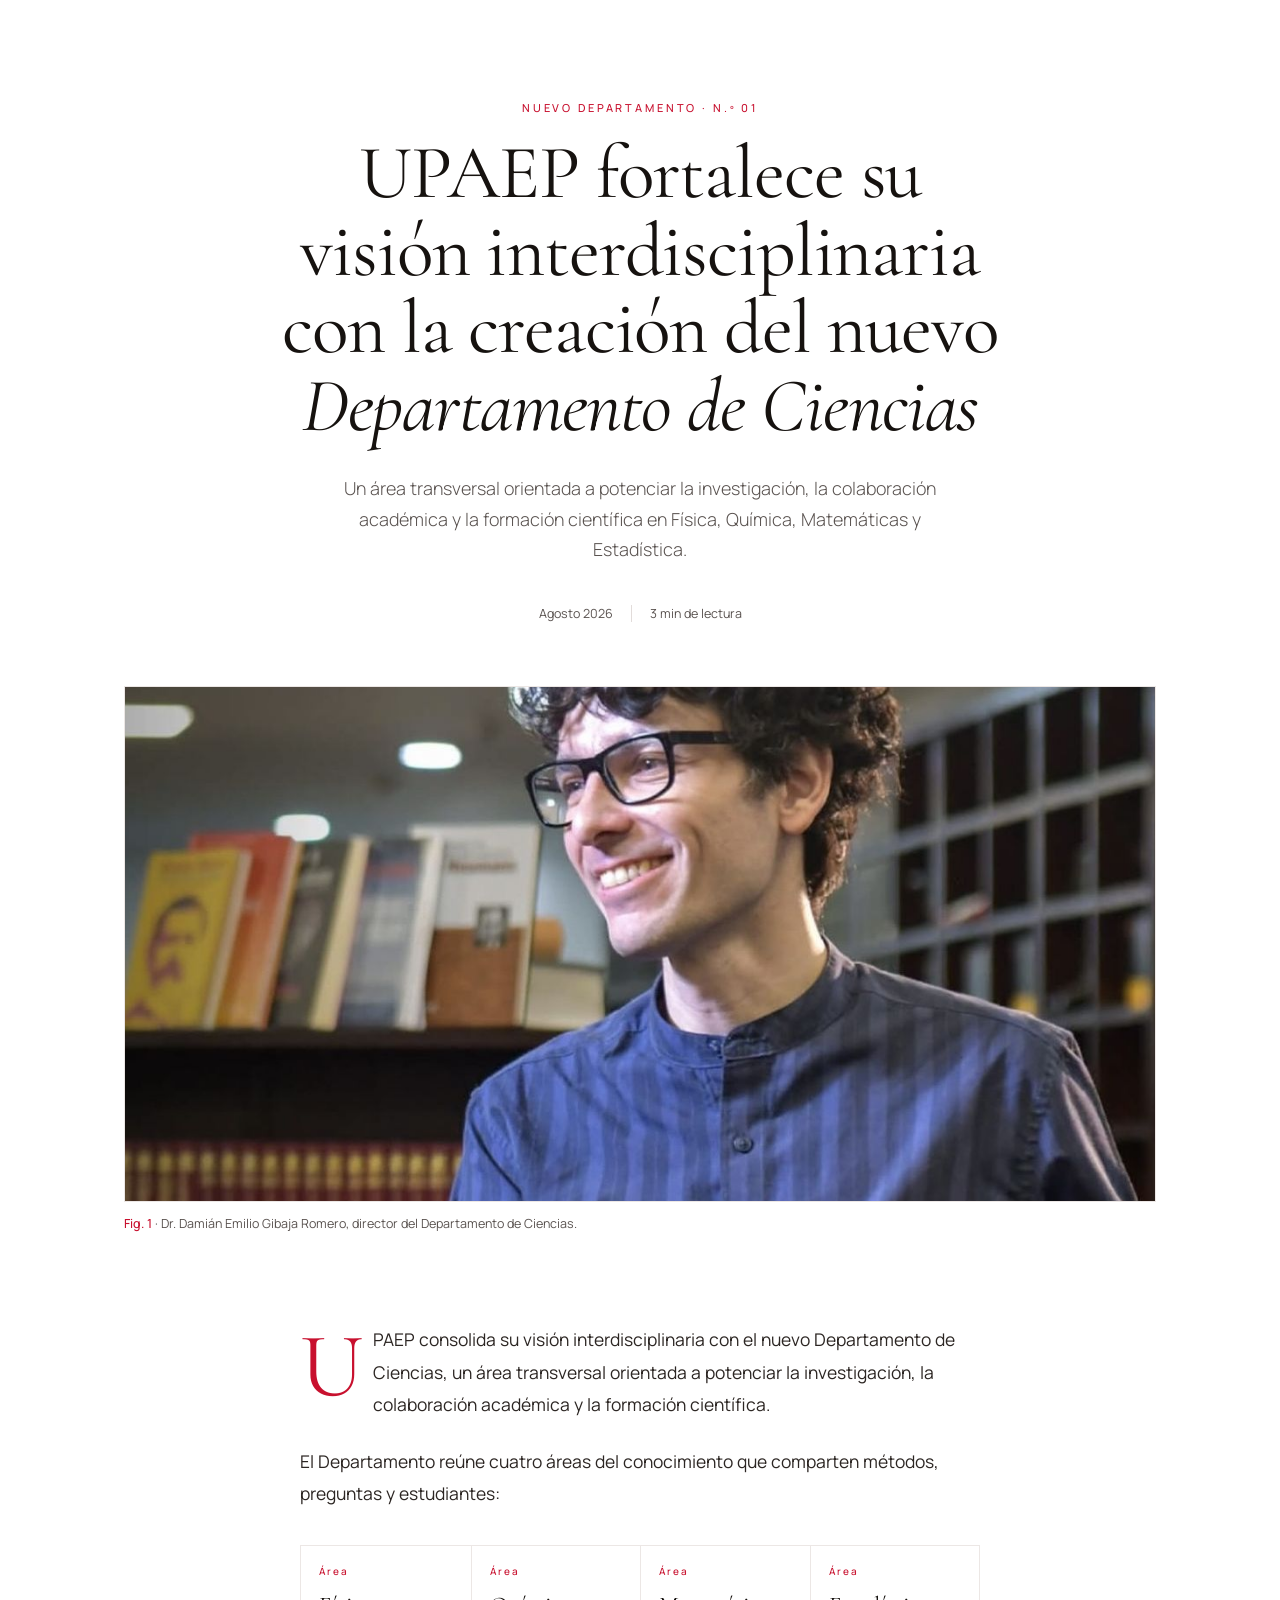
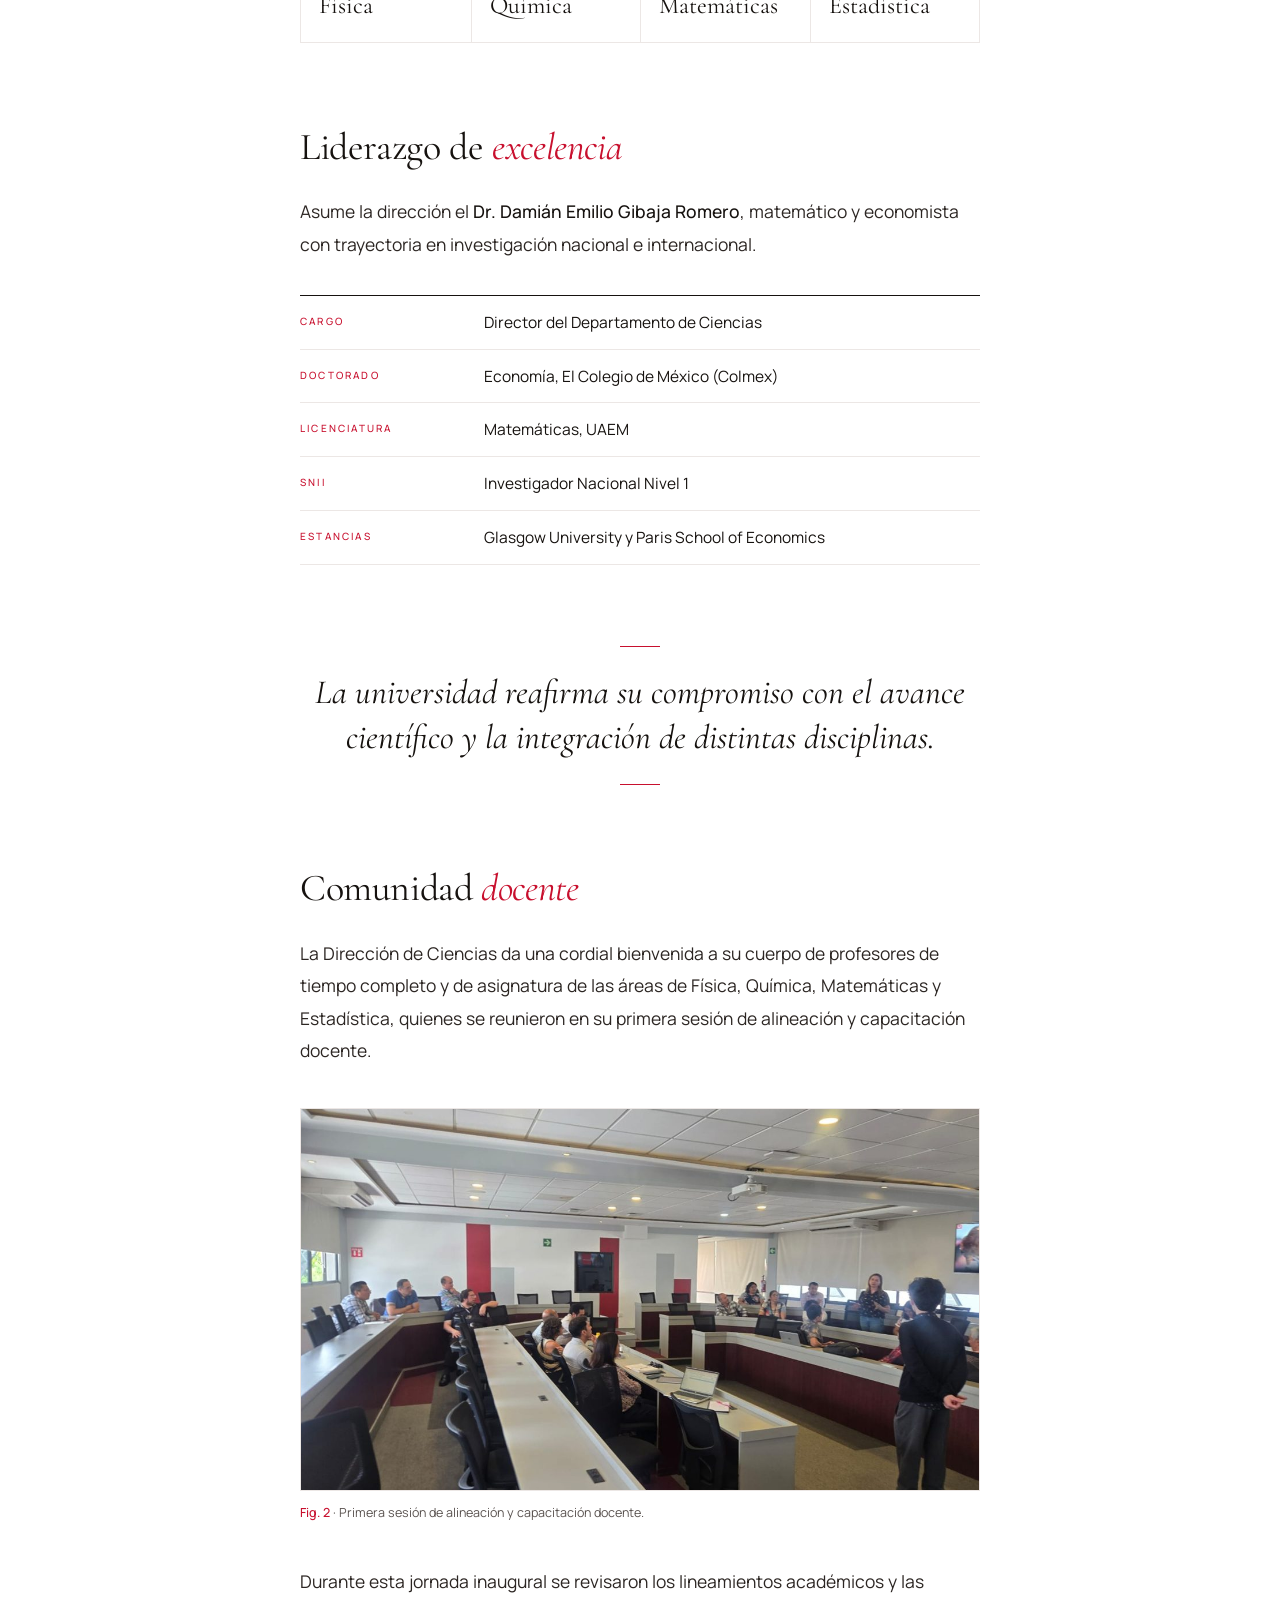
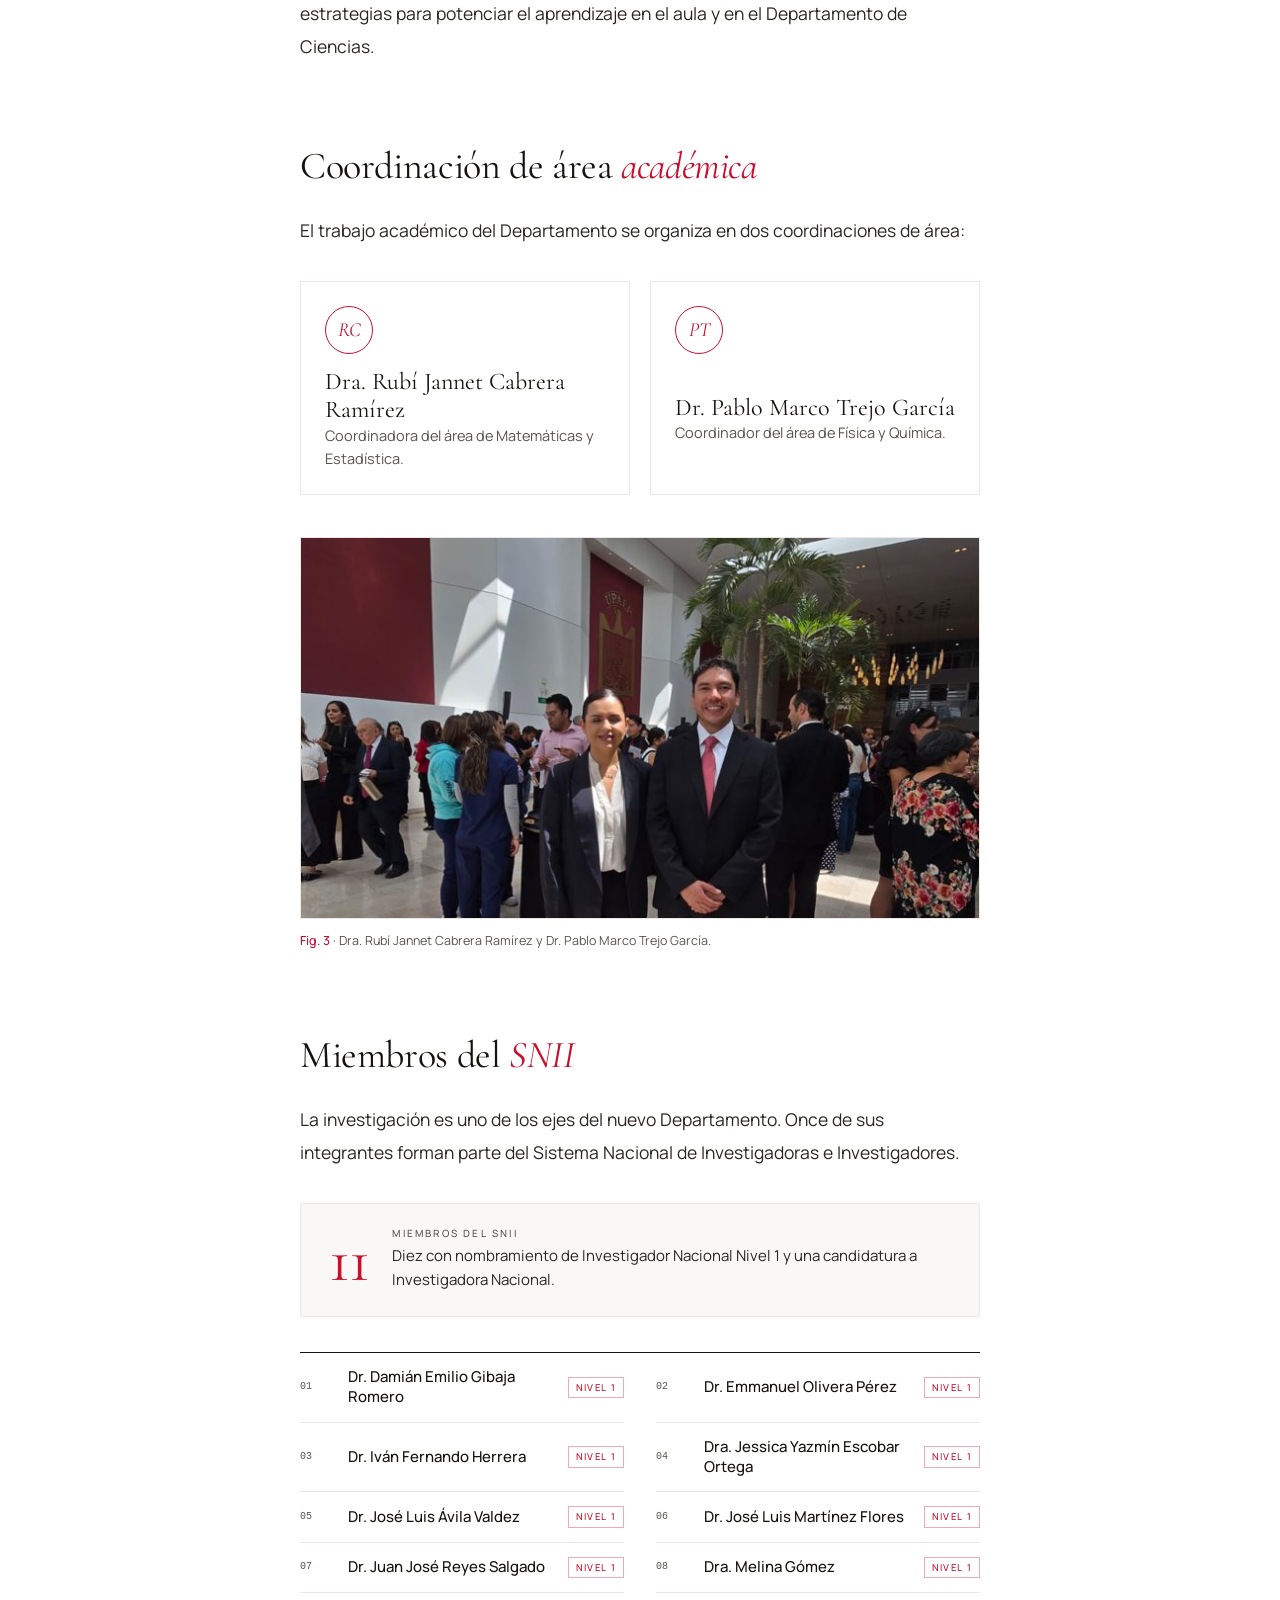
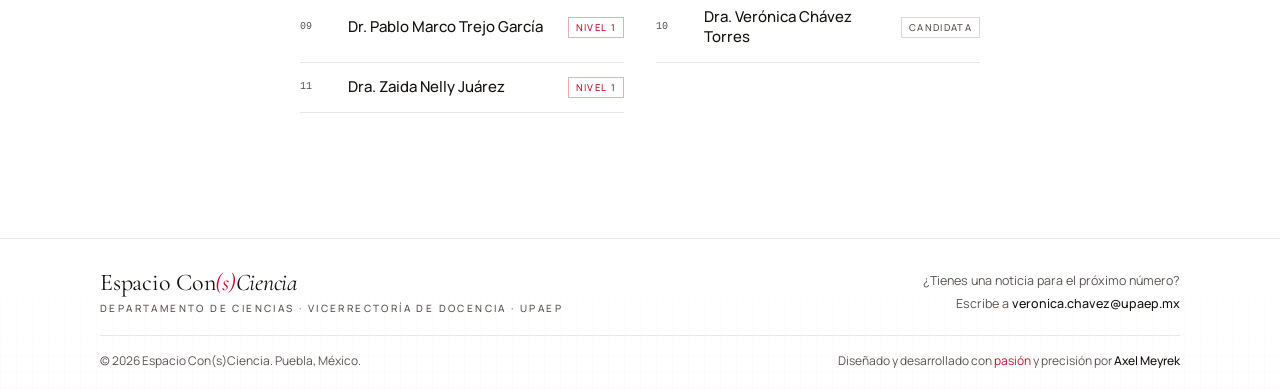
==== commit dbc29bed: "Renombra la foto del Dr. Gibaja Romero para evitar la versión en caché Co-Authored-By: Claude Opus 5" ====
--- a/articulo-agosto-2026.html
+++ b/articulo-agosto-2026.html
@@ -8,8 +8,24 @@
 <link rel="preconnect" href="https://fonts.gstatic.com" crossorigin>
 <link rel="stylesheet" href="https://fonts.googleapis.com/css2?family=Cormorant+Garamond:ital,wght@0,300;0,400;0,500;1,300;1,400&family=Manrope:wght@300;400;500&display=swap">
 <link rel="stylesheet" href="estilos.css">
+<link rel="icon" href="favicon.png" type="image/png">
+<link rel="apple-touch-icon" href="apple-touch-icon.png">
+<meta name="theme-color" content="#C8102E">
 <!-- /parcial:head -->
 <title>UPAEP fortalece su visión interdisciplinaria con la creación del nuevo Departamento de Ciencias · Espacio Con(s)Ciencia</title>
+<meta name="description" content="Un área transversal orientada a potenciar la investigación, la colaboración académica y la formación científica en Física, Química, Matemáticas y Estadística.">
+<link rel="canonical" href="https://axel-meyrek.github.io/consciencia/articulo-agosto-2026.html">
+<meta property="og:type" content="article">
+<meta property="og:site_name" content="Espacio Con(s)Ciencia">
+<meta property="og:locale" content="es_MX">
+<meta property="og:title" content="UPAEP fortalece su visión interdisciplinaria con la creación del nuevo Departamento de Ciencias">
+<meta property="og:description" content="Un área transversal orientada a potenciar la investigación, la colaboración académica y la formación científica en Física, Química, Matemáticas y Estadística.">
+<meta property="og:url" content="https://axel-meyrek.github.io/consciencia/articulo-agosto-2026.html">
+<meta property="og:image" content="https://axel-meyrek.github.io/consciencia/img/og/articulo-agosto-2026.jpg">
+<meta property="og:image:width" content="1200">
+<meta property="og:image:height" content="630">
+<meta property="og:image:alt" content="UPAEP fortalece su visión interdisciplinaria con la creación del nuevo Departamento de Ciencias · Espacio Con(s)Ciencia">
+<meta name="twitter:card" content="summary_large_image">
 </head>
 <body>
 
@@ -29,7 +45,7 @@
 
   <figure class="art-portada entra">
     <div class="card-img">
-      <img src="img/dr-gibaja-romero.jpg" alt="Retrato del Dr. Damián Emilio Gibaja Romero" class="foto-retrato">
+      <img src="img/dr-gibaja-romero-2026.jpg" alt="Retrato del Dr. Damián Emilio Gibaja Romero" class="foto-retrato">
       <div class="mira" aria-hidden="true"><i></i><span>x 0.50 · f(x) 0.50</span></div>
     </div>
     <figcaption><b>Fig. 1</b> · Dr. Damián Emilio Gibaja Romero, director del Departamento de Ciencias.</figcaption>
--- a/estilos.css
+++ b/estilos.css
@@ -129,24 +129,6 @@
 .cta--ghost { background: transparent; color: var(--ink); border-color: #D9D4D2; }
 .cta--ghost::before { background: var(--rojo); }
 .cta--ghost:hover { color: #fff; border-color: var(--rojo); }
-
-/* ---------- Indicador de scroll ---------- */
-.desliza {
-  position: absolute; left: 50%; bottom: max(28px, env(safe-area-inset-bottom, 0px)); z-index: 1;
-  translate: -50% 0; display: grid; justify-items: center; gap: 10px;
-  font: 500 10px/1 var(--f-body); letter-spacing: .3em; text-transform: uppercase; padding-left: .3em;
-  color: var(--ink-2); text-decoration: none;
-  opacity: 0; animation: aparece-suave 1.2s var(--ease) calc(var(--t-hero) + 1s) forwards;
-  transition: color .4s var(--ease);
-}
-.desliza:hover { color: var(--rojo); }
-.desliza i { width: 1px; height: 36px; background: #E2DCDA; position: relative; overflow: hidden; }
-.desliza i::after {
-  content: ""; position: absolute; left: 0; top: 0; width: 1px; height: 40%; background: var(--rojo);
-  animation: gota 2.2s var(--telon) infinite;
-}
-@keyframes gota { from { transform: translateY(-100%); } to { transform: translateY(260%); } }
-@keyframes aparece-suave { to { opacity: 1; } }
 
 /* Flecha de "leer": un solo icono, pintado con el color del texto */
 .flecha {
@@ -312,8 +294,6 @@
 @media (prefers-reduced-motion: reduce) {
   .intro { display: none; }
   .grafica { animation: none; opacity: 1; }
-  .desliza { animation: none; opacity: 1; }
-  .desliza i::after { animation: none; }
   .js .al-scroll { opacity: 1; transform: none; filter: none; transition: none; }
   .name, .desc, .ctas, .entra { animation: none; opacity: 1; transform: none; filter: none; }
 }
@@ -347,7 +327,6 @@
 }
 .art-meta span { padding-inline: 18px; border-left: 1px solid #E2DCDA; }
 .art-meta span:first-child { border-left: 0; }
-.art-meta strong { font-weight: 500; color: var(--ink); }
 
 /* Imagen principal */
 .art-portada {
@@ -380,7 +359,6 @@
 }
 .texto h2 em { font-style: italic; color: var(--rojo); }
 .texto strong { font-weight: 500; color: var(--ink); }
-.texto a { color: var(--ink); text-decoration-color: var(--rojo); text-underline-offset: 3px; }
 
 .cita {
   margin: 2.4em 0; padding: 0; text-align: center;
@@ -388,7 +366,6 @@
 }
 .cita::before, .cita::after { content: ""; display: block; width: 40px; height: 1px; background: var(--rojo); margin: 0 auto 24px; }
 .cita::after { margin: 24px auto 0; }
-.cita cite { display: block; margin-top: 14px; font: 500 11px/1 var(--f-body); font-style: normal; letter-spacing: .2em; text-transform: uppercase; color: var(--ink-2); }
 
 .dato {
   margin: 2em 0; padding: 24px 28px; background: #FAF8F7; border: 1px solid #EFEAE8;
